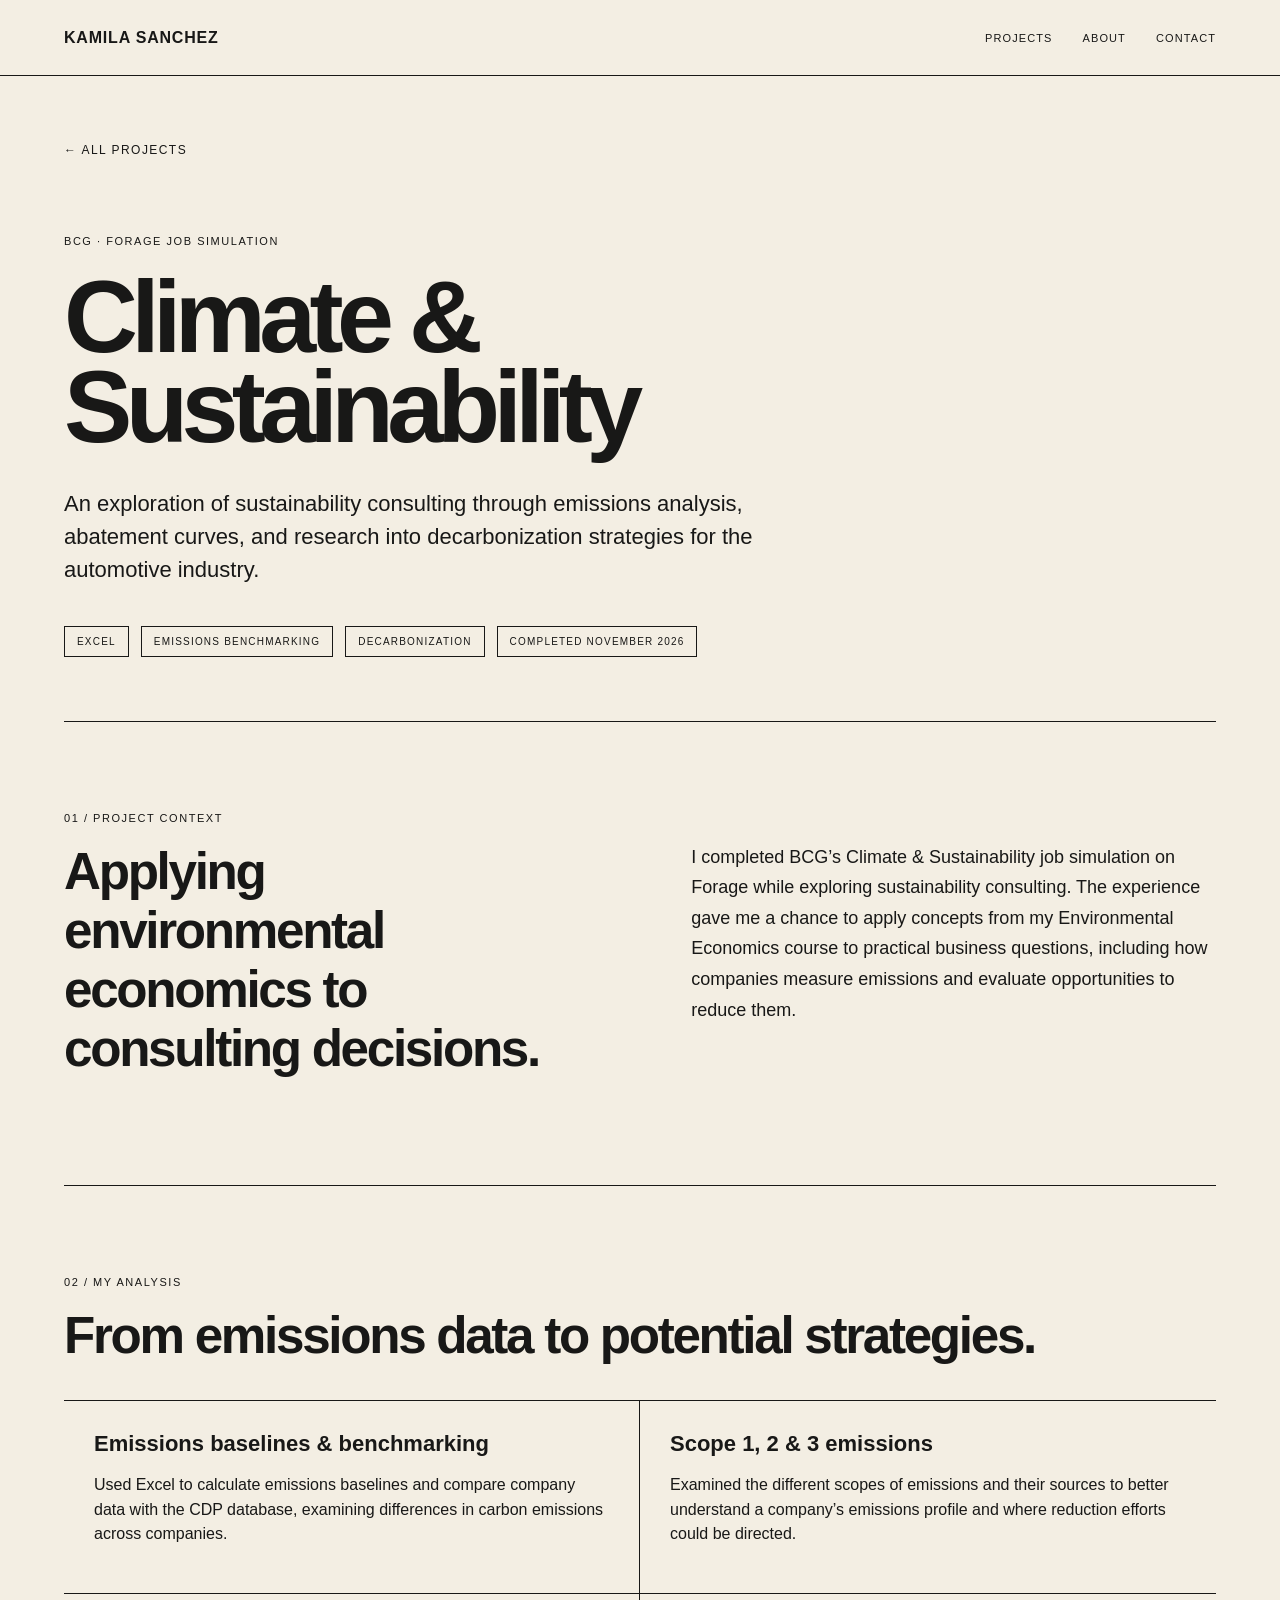
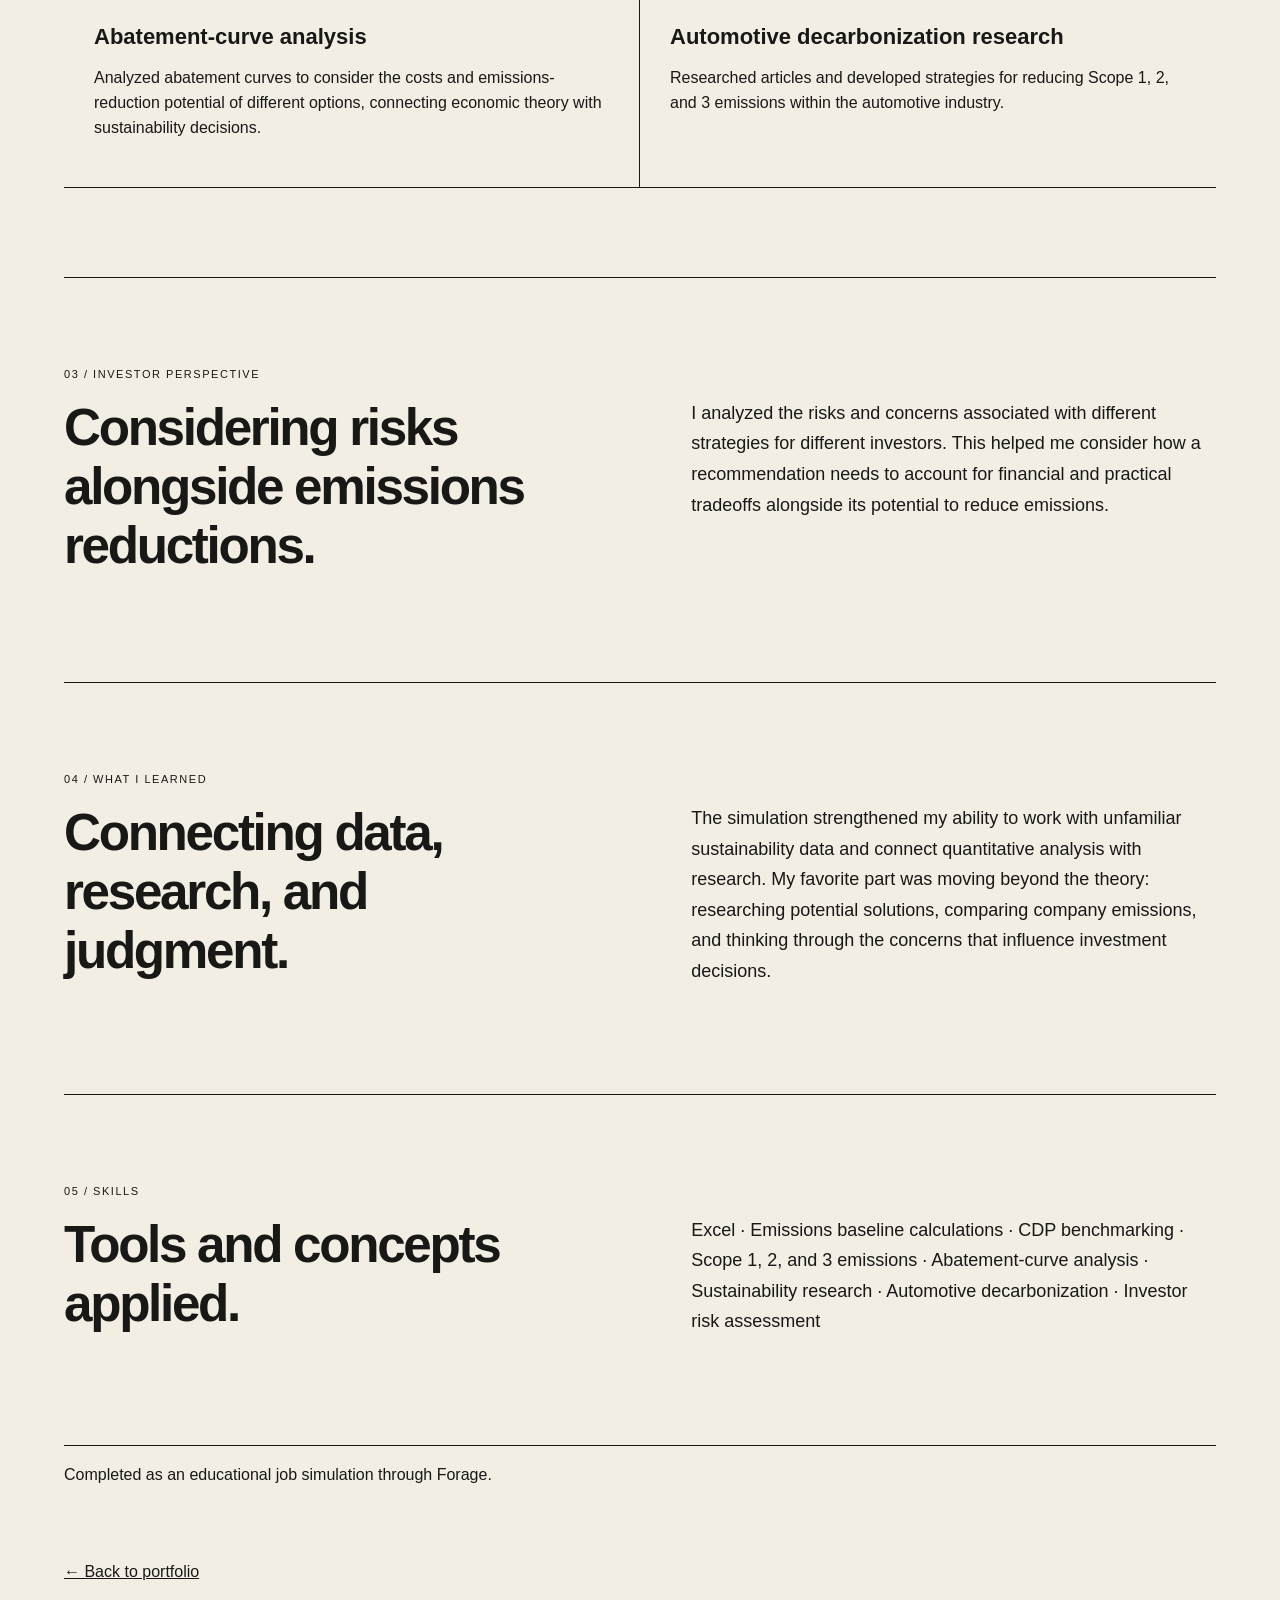
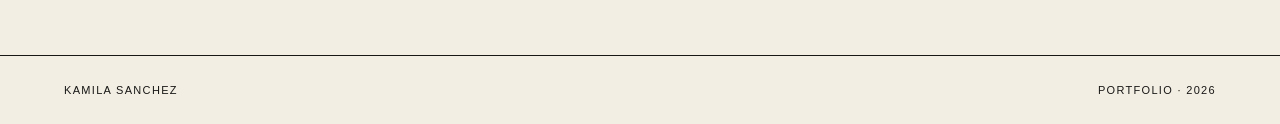
==== bcg-sustainability.html @ 8fc052c4 "Add BCG Climate & Sustainability Forage simulation to portfolio" ====
<!doctype html>
<html lang="en">
<head><meta charset="utf-8"><meta name="viewport" content="width=device-width,initial-scale=1"><meta name="description" content="Kamila Sanchez's BCG Climate & Sustainability job simulation on Forage: emissions benchmarking, abatement analysis, and automotive decarbonization strategies."><title>BCG Climate &amp; Sustainability Job Simulation | Kamila Sanchez</title><link rel="stylesheet" href="styles.css"></head>
<body>
<header><a class="brand" href="index.html">KAMILA SANCHEZ</a><nav><a href="index.html#work">Projects</a><a href="index.html#about">About</a><a href="index.html#contact">Contact</a></nav></header>
<main class="case"><a class="back" href="index.html#work">← All projects</a>
<section class="case-hero"><div class="eyebrow">BCG · FORAGE JOB SIMULATION</div><h1>Climate &amp;<br>Sustainability</h1><p class="case-lead">An exploration of sustainability consulting through emissions analysis, abatement curves, and research into decarbonization strategies for the automotive industry.</p><div class="case-meta"><span>EXCEL</span><span>EMISSIONS BENCHMARKING</span><span>DECARBONIZATION</span><span>COMPLETED NOVEMBER 2026</span></div></section>
<section class="case-grid"><div><div class="eyebrow">01 / PROJECT CONTEXT</div><h2>Applying environmental economics to consulting decisions.</h2></div><p>I completed BCG’s Climate &amp; Sustainability job simulation on Forage while exploring sustainability consulting. The experience gave me a chance to apply concepts from my Environmental Economics course to practical business questions, including how companies measure emissions and evaluate opportunities to reduce them.</p></section>
<section class="case-panel"><div class="eyebrow">02 / MY ANALYSIS</div><h2>From emissions data to potential strategies.</h2><div class="analysis-list">
<div><b>Emissions baselines &amp; benchmarking</b><p>Used Excel to calculate emissions baselines and compare company data with the CDP database, examining differences in carbon emissions across companies.</p></div>
<div><b>Scope 1, 2 &amp; 3 emissions</b><p>Examined the different scopes of emissions and their sources to better understand a company’s emissions profile and where reduction efforts could be directed.</p></div>
<div><b>Abatement-curve analysis</b><p>Analyzed abatement curves to consider the costs and emissions-reduction potential of different options, connecting economic theory with sustainability decisions.</p></div>
<div><b>Automotive decarbonization research</b><p>Researched articles and developed strategies for reducing Scope 1, 2, and 3 emissions within the automotive industry.</p></div>
</div></section>
<section class="case-grid"><div><div class="eyebrow">03 / INVESTOR PERSPECTIVE</div><h2>Considering risks alongside emissions reductions.</h2></div><p>I analyzed the risks and concerns associated with different strategies for different investors. This helped me consider how a recommendation needs to account for financial and practical tradeoffs alongside its potential to reduce emissions.</p></section>
<section class="case-grid"><div><div class="eyebrow">04 / WHAT I LEARNED</div><h2>Connecting data, research, and judgment.</h2></div><p>The simulation strengthened my ability to work with unfamiliar sustainability data and connect quantitative analysis with research. My favorite part was moving beyond the theory: researching potential solutions, comparing company emissions, and thinking through the concerns that influence investment decisions.</p></section>
<section class="case-grid"><div><div class="eyebrow">05 / SKILLS</div><h2>Tools and concepts applied.</h2></div><p>Excel · Emissions baseline calculations · CDP benchmarking · Scope 1, 2, and 3 emissions · Abatement-curve analysis · Sustainability research · Automotive decarbonization · Investor risk assessment</p></section>
<p class="case-note">Completed as an educational job simulation through Forage.</p>
<div class="case-next"><a href="index.html#work">← Back to portfolio</a></div></main>
<footer><span>KAMILA SANCHEZ</span><span>PORTFOLIO · 2026</span></footer>
</body></html>
---- styles.css ----
:root{--bg:#f3eee3;--ink:#181817;--olive:#777a55;--sage:#aeb9a0;--clay:#c57e5c;--rose:#b96058;--cream:#e4ddcd}*{box-sizing:border-box}html{scroll-behavior:smooth}body{margin:0;background:var(--bg);color:var(--ink);font-family:Arial,Helvetica,sans-serif}a{color:inherit;text-decoration:none}header{height:76px;border-bottom:1px solid;display:flex;align-items:center;justify-content:space-between;padding:0 5vw;position:sticky;top:0;background:#f3eee3f5;z-index:5}.brand{font-weight:800;letter-spacing:.05em}nav{display:flex;gap:30px;text-transform:uppercase;font-size:11px;letter-spacing:.1em}.hero{padding:8vw 5vw 6vw;border-bottom:1px solid}.eyebrow,em{font-size:11px;letter-spacing:.14em;text-transform:uppercase;font-style:normal}.hero h1{font-size:clamp(58px,9vw,140px);line-height:.84;letter-spacing:-.07em;margin:30px 0 50px}.hero h1 span{font-weight:400}.hero-foot{display:grid;grid-template-columns:1fr 1fr;align-items:end}.hero-foot p{max-width:470px;font-size:18px;line-height:1.5}.hero-foot i{justify-self:end;width:150px;height:75px;background:var(--clay);border-radius:150px 150px 0 0}.work{padding:0 5vw 7vw}.heading{display:grid;grid-template-columns:65px 1fr;align-items:center;padding:45px 0 18px;border-bottom:1px solid}.heading b{font-size:11px}.heading h2{font-size:clamp(27px,4vw,50px);letter-spacing:-.04em;margin:0}.heading.sub{margin-top:55px}.grid{display:grid;gap:1px;background:var(--ink);border:1px solid;margin-top:20px}.four{grid-template-columns:repeat(4,1fr)}.three{grid-template-columns:repeat(3,1fr)}.card{min-height:350px;padding:20px;background:var(--cream);position:relative;display:flex;flex-direction:column;justify-content:space-between;overflow:hidden}.card.olive{background:var(--olive)}.card.clay{background:var(--clay)}.card.rose{background:var(--rose)}.card.sage{background:var(--sage)}.wide{min-height:285px}.card h3{font-size:24px;line-height:1.06;max-width:280px;margin:8px 0}.card button{position:absolute;right:18px;bottom:18px;border:0;background:none;font-size:25px;cursor:pointer}.art{position:absolute;left:24%;top:24%;width:52%;height:37%;opacity:.9}.bars{background:linear-gradient(90deg,transparent 0 8%,var(--bg) 8% 22%,transparent 22% 30%,var(--bg) 30% 48%,transparent 48% 56%,var(--bg) 56% 78%,transparent 78%)}.ring{border:20px solid var(--bg);border-radius:50%;width:125px;height:125px;left:30%}.slash{border-top:4px solid var(--rose);transform:rotate(-12deg);top:42%}.dots{background:radial-gradient(var(--bg) 3px,transparent 4px);background-size:22px 22px}.flow{border:3px solid;border-radius:80px}.pages{border:3px solid var(--olive);box-shadow:16px 16px 0 -3px var(--cream),16px 16px 0 0 var(--olive)}.steps{background:repeating-linear-gradient(90deg,var(--bg) 0 16%,transparent 16% 21%)}.about,.contact{padding:8vw 5vw;border-top:1px solid}.about{display:grid;grid-template-columns:1fr 1fr;gap:8vw}.about h2,.contact h2{font-size:clamp(40px,6vw,78px);letter-spacing:-.05em;margin:18px 0}.about p{font-size:19px;line-height:1.6;max-width:600px}.links{display:flex;gap:28px;flex-wrap:wrap;text-decoration:underline}footer{padding:28px 5vw;border-top:1px solid;display:flex;justify-content:space-between;font-size:11px;letter-spacing:.12em}dialog{width:min(720px,90vw);border:1px solid;background:var(--bg);padding:50px}dialog::backdrop{background:#0007}.close{position:absolute;right:16px;top:10px;border:0;background:none;font-size:30px}.detail h2{font-size:42px;letter-spacing:-.04em;margin:12px 0}.detail .meta{text-transform:uppercase;letter-spacing:.12em;font-size:11px}.detail p{font-size:17px;line-height:1.6}.detail .note{border-top:1px solid #bdb7aa;padding-top:20px;margin-top:28px;font-size:14px}@media(max-width:900px){.four{grid-template-columns:repeat(2,1fr)}.three{grid-template-columns:1fr}.hero-foot,.about{grid-template-columns:1fr}.hero-foot i{margin-top:30px}}@media(max-width:560px){nav{gap:10px}.four{grid-template-columns:1fr}.card{min-height:300px}.heading{grid-template-columns:38px 1fr}.hero{padding-top:70px}.hero h1{font-size:56px}}
/* Minimal outlined project cards */
.project-grid,.grid{background:transparent!important;border:0!important;gap:20px!important}
.card,.card.olive,.card.clay,.card.rose,.card.sage,.card.cream{background:transparent!important;border:1px solid var(--ink)!important;min-height:210px!important}
.card.wide,.wide{min-height:210px!important}
.card .art,.art{display:none!important}
.card small,.card .num{display:none!important}
.card em,.card p{opacity:.72}
.card h3{max-width:80%;font-size:22px}

.project-arrow{position:absolute;right:18px;bottom:18px;font-size:25px}
.case{padding:5vw}.back{font-size:12px;text-transform:uppercase;letter-spacing:.12em}.case-hero{padding:6vw 0 5vw;border-bottom:1px solid}.case-hero h1{font-size:clamp(55px,8vw,115px);line-height:.88;letter-spacing:-.065em;margin:25px 0 35px}.case-lead{font-size:22px;line-height:1.5;max-width:780px}.case-meta{display:flex;gap:12px;flex-wrap:wrap;margin-top:40px}.case-meta span{border:1px solid;padding:9px 12px;font-size:10px;letter-spacing:.12em}.case-grid{display:grid;grid-template-columns:1fr 1fr;gap:8vw;padding:7vw 0;border-bottom:1px solid}.case-grid h2,.case-panel h2{font-size:clamp(34px,4vw,58px);letter-spacing:-.045em;margin:18px 0}.case-grid>p{font-size:18px;line-height:1.7;margin-top:30px}.case-panel{padding:7vw 0;border-bottom:1px solid}.analysis-list{display:grid;grid-template-columns:repeat(2,1fr);border-top:1px solid;margin-top:35px}.analysis-list div{padding:30px;border-bottom:1px solid}.analysis-list div:nth-child(odd){border-right:1px solid}.analysis-list b{font-size:22px}.analysis-list p{line-height:1.55}.finding h2{max-width:600px}.view-grid{display:grid;grid-template-columns:repeat(3,1fr);gap:12px;margin:35px 0}.view-grid span{border:1px solid;padding:25px;min-height:90px}.case-note{max-width:760px;line-height:1.6}.case-next{padding:60px 0 10px;text-decoration:underline}@media(max-width:700px){.case-grid{grid-template-columns:1fr}.analysis-list,.view-grid{grid-template-columns:1fr}.analysis-list div:nth-child(odd){border-right:0}}

/* Intel project visualizations */
.viz-stack{display:grid;grid-template-columns:1fr 1fr;gap:28px;margin-top:42px}.viz-stack figure{margin:0;border:1px solid var(--ink);background:#fff}.viz-stack img{display:block;width:100%;height:auto}.viz-stack figcaption{display:flex;justify-content:space-between;gap:20px;padding:18px 20px;border-top:1px solid var(--ink)}.viz-stack figcaption b{font-size:15px}.viz-stack figcaption span{font-size:12px;line-height:1.45;max-width:55%;opacity:.72}.viz-stack figure:first-child,.viz-stack figure:nth-child(2){grid-column:span 2}@media(max-width:700px){.viz-stack{grid-template-columns:1fr}.viz-stack figure:first-child,.viz-stack figure:nth-child(2){grid-column:auto}.viz-stack figcaption{display:block}.viz-stack figcaption span{display:block;max-width:none;margin-top:8px}}

/* Mortgage interactive case study */
.mortgage-dashboard{border:1px solid var(--ink);margin-top:38px}.dash-tabs{display:flex;flex-wrap:wrap;border-bottom:1px solid var(--ink)}.dash-tab{border:0;border-right:1px solid var(--ink);background:transparent;padding:15px 22px;font-size:11px;letter-spacing:.1em;text-transform:uppercase;cursor:pointer}.dash-tab.active{background:var(--ink);color:var(--bg)}.dash-body{padding:34px;min-height:300px}.m-kpis{display:grid;grid-template-columns:repeat(3,1fr);border:1px solid}.m-kpis>div{padding:28px;border-right:1px solid}.m-kpis>div:last-child{border-right:0}.m-kpis span,.m-teststats span{display:block;font-size:10px;letter-spacing:.12em}.m-kpis b{display:block;font-size:clamp(36px,5vw,68px);letter-spacing:-.05em;margin-top:12px}.m-caption{font-size:13px;line-height:1.55;opacity:.72;margin-top:24px}.m-control{text-align:right;margin-bottom:28px;font-size:12px}.m-control select{background:var(--bg);border:1px solid var(--ink);padding:10px;margin-left:8px}.m-row{display:grid;grid-template-columns:minmax(190px,1.2fr) 3fr 70px;align-items:center;gap:16px;margin:17px 0}.m-label span{display:block;font-size:10px;opacity:.6;margin-top:3px}.m-track{height:24px;border:1px solid}.m-track i{display:block;height:100%;background:var(--olive)}.m-row strong{text-align:right}.m-test h3{font-size:30px;letter-spacing:-.03em;margin:8px 0 24px}.m-teststats{display:grid;grid-template-columns:repeat(4,1fr);border:1px solid}.m-teststats>div{padding:22px;border-right:1px solid}.m-teststats>div:last-child{border-right:0}.m-teststats b{display:block;font-size:28px;margin:10px 0 5px}.m-teststats small{opacity:.65}.method-steps p{border-top:1px solid;padding:18px 0;margin:0;line-height:1.55}.method-steps p:last-child{border-bottom:1px solid}@media(max-width:700px){.dash-body{padding:20px}.m-kpis,.m-teststats{grid-template-columns:1fr}.m-kpis>div,.m-teststats>div{border-right:0;border-bottom:1px solid}.m-row{grid-template-columns:1fr 60px}.m-label{grid-column:1/-1}.dash-tab{flex:1 1 50%}.m-control{text-align:left}}

/* Red30 interactive case study */
.red-dashboard{border:1px solid var(--ink);margin-top:38px}.red-kpi{border-bottom:1px solid var(--ink);padding:0 0 28px;margin-bottom:28px}.red-kpi span{font-size:10px;letter-spacing:.12em}.red-kpi b{display:block;font-size:clamp(42px,6vw,76px);letter-spacing:-.05em;margin:8px 0}.red-kpi small{opacity:.65}.red-dashboard .m-track i{background:var(--clay)}

/* Warby Parker case study */
.warby-dashboard{border:1px solid var(--ink);margin-top:38px}.warby-split{display:grid;grid-template-columns:1fr 1fr;border:1px solid var(--ink)}.warby-split>div{padding:30px}.warby-split>div:first-child{border-right:1px solid var(--ink)}.warby-split span{font-size:10px;letter-spacing:.12em}.warby-split b{display:block;font-size:26px;margin:10px 0}.warby-split p{font-size:13px;line-height:1.5;opacity:.7}@media(max-width:700px){.warby-split{grid-template-columns:1fr}.warby-split>div:first-child{border-right:0;border-bottom:1px solid var(--ink)}}

/* Client outreach tracker */
.tracker-demo{border:1px solid var(--ink);margin-top:38px}.tracker-controls{display:flex;flex-wrap:wrap;border-bottom:1px solid var(--ink)}.tracker-demo #trackerKpis{padding:28px 28px 0}.tracker-table-wrap{overflow-x:auto;padding:28px}.tracker-table{width:100%;border-collapse:collapse;min-width:720px}.tracker-table th{text-align:left;font-size:10px;letter-spacing:.1em;text-transform:uppercase;padding:12px;border-bottom:1px solid var(--ink)}.tracker-table td{padding:16px 12px;border-bottom:1px solid rgba(24,24,23,.25);font-size:13px}.confidence{display:inline-block;border:1px solid var(--ink);padding:5px 8px}.c4,.c5{background:var(--sage)}.c3{background:var(--cream)}.c1,.c2{background:var(--clay)}

/* OneFlorida communication case studies */
.doc-grid{display:grid;grid-template-columns:repeat(2,1fr);border:1px solid var(--ink);margin-top:36px}.doc-grid article{padding:24px;border-bottom:1px solid var(--ink)}.doc-grid article:nth-child(odd){border-right:1px solid var(--ink)}.doc-grid b,.roadmap-five b{font-size:11px;letter-spacing:.12em}.doc-grid h3{margin:10px 0 5px}.doc-grid p{font-size:13px;opacity:.7;margin:0}.translation-pairs{display:grid;grid-template-columns:1fr 1fr;border:1px solid var(--ink);margin-top:36px}.translation-pairs>div{padding:28px;border-bottom:1px solid var(--ink)}.translation-pairs>div:nth-child(odd){border-right:1px solid var(--ink)}.translation-pairs span{font-size:10px;letter-spacing:.12em}.translation-pairs b{display:block;font-size:24px;margin:10px 0}.translation-pairs p{margin:0;opacity:.7}.roadmap-five{display:grid;grid-template-columns:repeat(5,1fr);border:1px solid var(--ink);margin-top:36px}.roadmap-five article{padding:24px;border-right:1px solid var(--ink)}.roadmap-five article:last-child{border-right:0}.roadmap-five h3{font-size:18px}.roadmap-five p{font-size:12px;line-height:1.5;opacity:.72}.info-flow{display:flex;align-items:center;justify-content:space-between;gap:12px;margin-top:36px}.info-flow div{border:1px solid var(--ink);padding:20px;flex:1;min-height:90px}.info-flow span{display:block;font-size:10px;letter-spacing:.12em;margin-bottom:12px}.info-flow i{font-style:normal}@media(max-width:800px){.roadmap-five{grid-template-columns:1fr}.roadmap-five article{border-right:0;border-bottom:1px solid var(--ink)}.roadmap-five article:last-child{border-bottom:0}.info-flow{flex-direction:column;align-items:stretch}.info-flow i{text-align:center;transform:rotate(90deg)}}@media(max-width:600px){.doc-grid,.translation-pairs{grid-template-columns:1fr}.doc-grid article:nth-child(odd),.translation-pairs>div:nth-child(odd){border-right:0}}

/* Embedded original portfolio documents */
.pdf-frame{margin-top:28px;border:1px solid var(--ink);background:#fff;height:min(78vh,900px);overflow:hidden}.pdf-frame iframe{width:100%;height:100%;border:0;display:block}.pdf-frame.landscape{height:min(70vh,720px)}.doc-open{display:inline-block;margin-top:14px;border-bottom:1px solid var(--ink);padding-bottom:3px;font-size:12px;letter-spacing:.08em;text-transform:uppercase}.document-showcase{display:grid;gap:50px;margin-top:34px}.document-showcase h3{font-size:24px;margin:0 0 12px}@media(max-width:700px){.pdf-frame{height:600px}.pdf-frame.landscape{height:420px}}

.about-headshot{display:block;width:100%;max-width:380px;height:auto;margin-top:24px;}
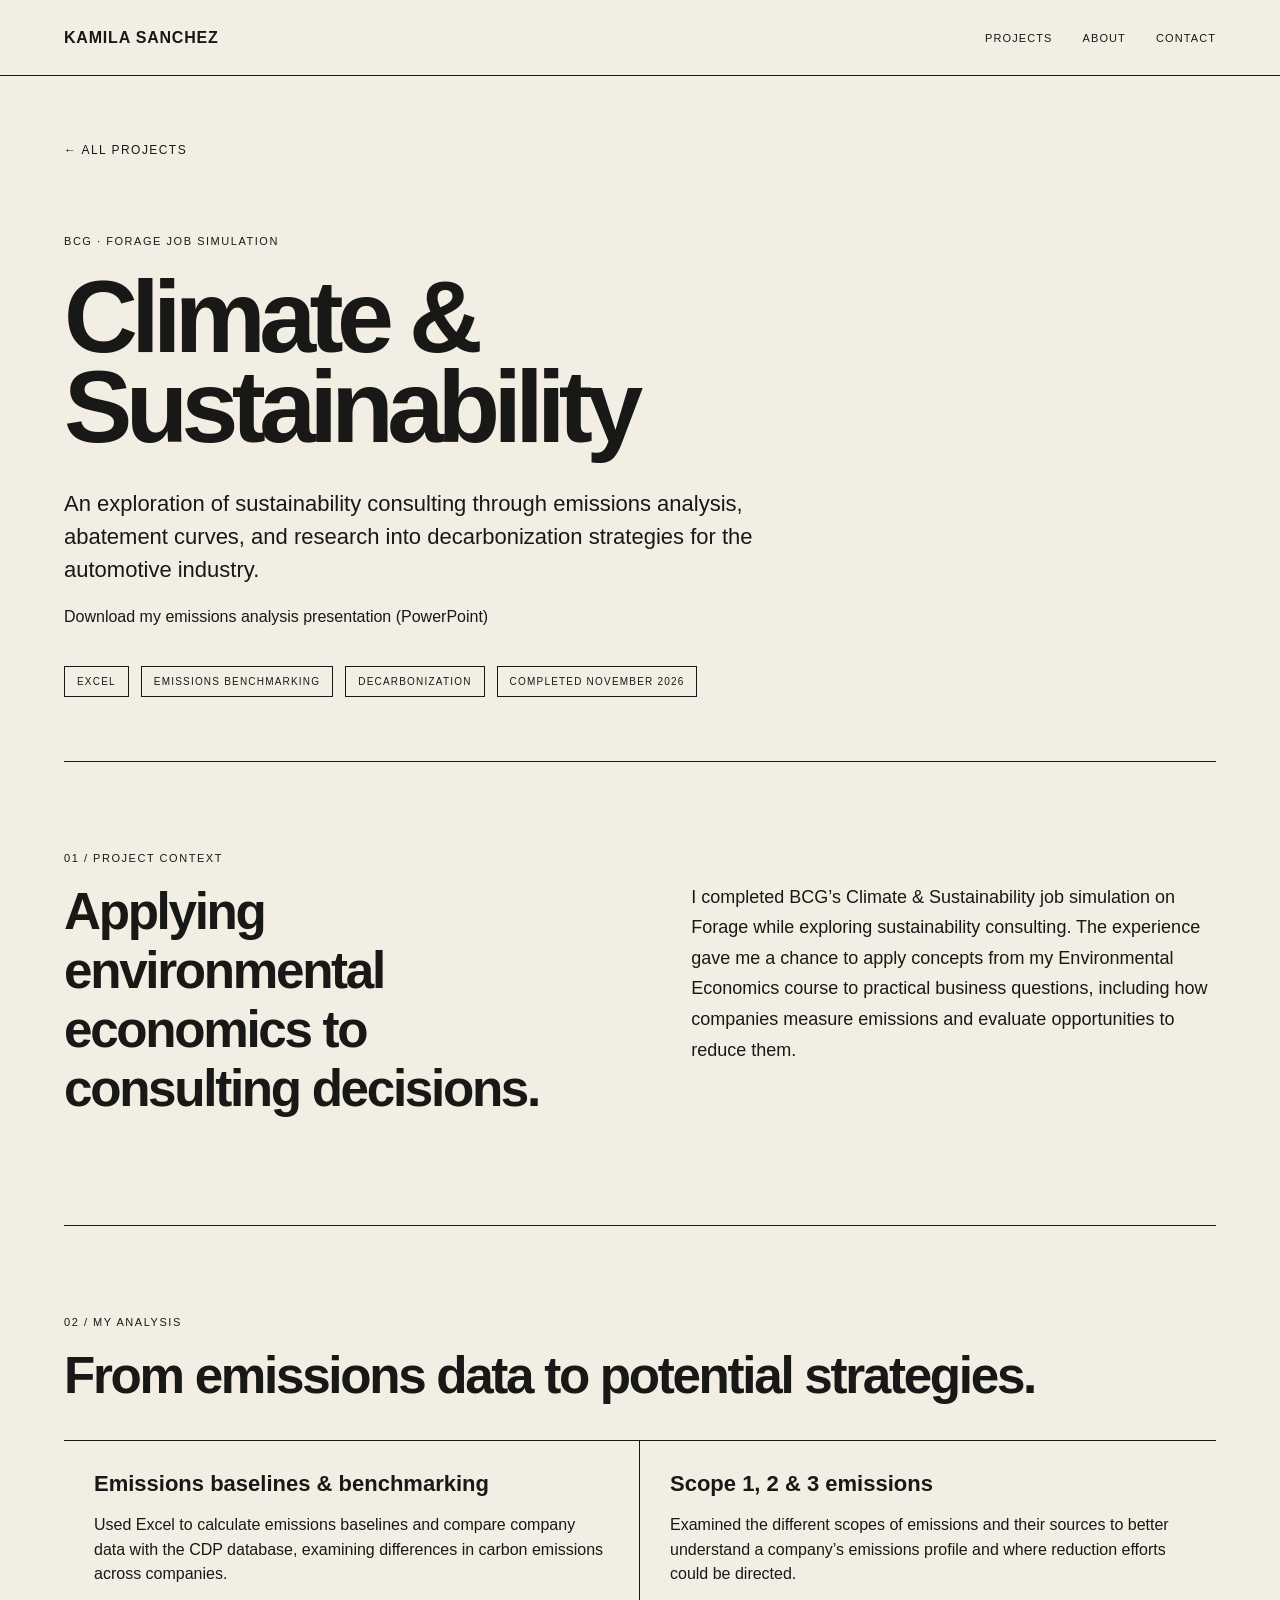
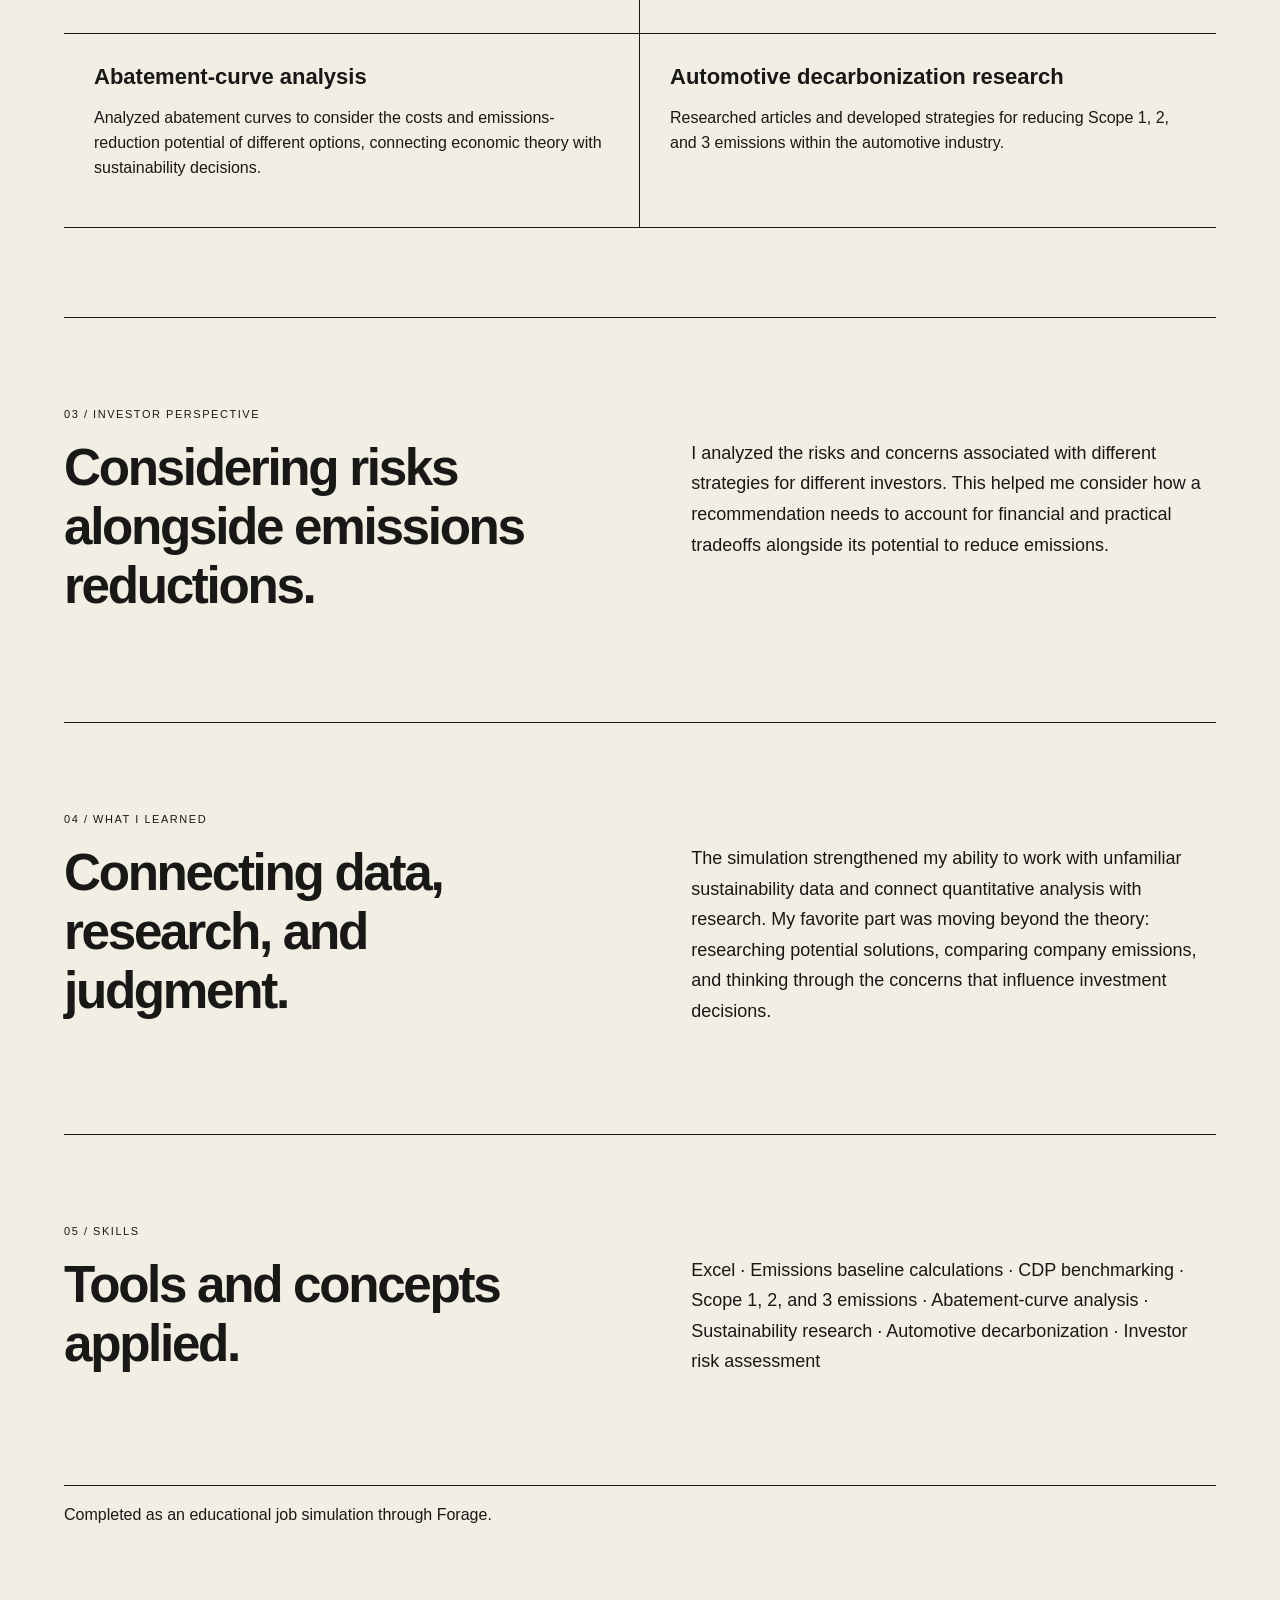
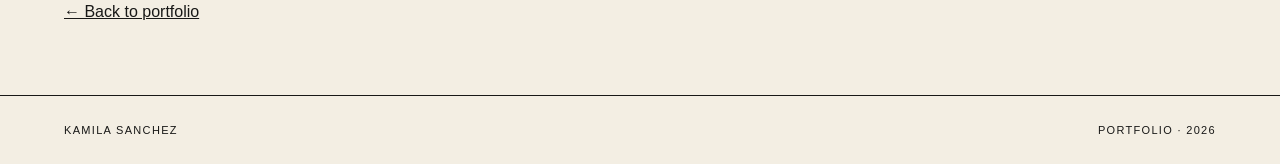
==== commit 74ef3477: "Add emissions analysis PowerPoint to BCG project summary" ====
--- a/bcg-sustainability.html
+++ b/bcg-sustainability.html
@@ -4,7 +4,7 @@
 <body>
 <header><a class="brand" href="index.html">KAMILA SANCHEZ</a><nav><a href="index.html#work">Projects</a><a href="index.html#about">About</a><a href="index.html#contact">Contact</a></nav></header>
 <main class="case"><a class="back" href="index.html#work">← All projects</a>
-<section class="case-hero"><div class="eyebrow">BCG · FORAGE JOB SIMULATION</div><h1>Climate &amp;<br>Sustainability</h1><p class="case-lead">An exploration of sustainability consulting through emissions analysis, abatement curves, and research into decarbonization strategies for the automotive industry.</p><div class="case-meta"><span>EXCEL</span><span>EMISSIONS BENCHMARKING</span><span>DECARBONIZATION</span><span>COMPLETED NOVEMBER 2026</span></div></section>
+<section class="case-hero"><div class="eyebrow">BCG · FORAGE JOB SIMULATION</div><h1>Climate &amp;<br>Sustainability</h1><p class="case-lead">An exploration of sustainability consulting through emissions analysis, abatement curves, and research into decarbonization strategies for the automotive industry.</p><p><a href="assets/bcg-climate-sustainability.pptx" download>Download my emissions analysis presentation (PowerPoint)</a></p><div class="case-meta"><span>EXCEL</span><span>EMISSIONS BENCHMARKING</span><span>DECARBONIZATION</span><span>COMPLETED NOVEMBER 2026</span></div></section>
 <section class="case-grid"><div><div class="eyebrow">01 / PROJECT CONTEXT</div><h2>Applying environmental economics to consulting decisions.</h2></div><p>I completed BCG’s Climate &amp; Sustainability job simulation on Forage while exploring sustainability consulting. The experience gave me a chance to apply concepts from my Environmental Economics course to practical business questions, including how companies measure emissions and evaluate opportunities to reduce them.</p></section>
 <section class="case-panel"><div class="eyebrow">02 / MY ANALYSIS</div><h2>From emissions data to potential strategies.</h2><div class="analysis-list">
 <div><b>Emissions baselines &amp; benchmarking</b><p>Used Excel to calculate emissions baselines and compare company data with the CDP database, examining differences in carbon emissions across companies.</p></div>
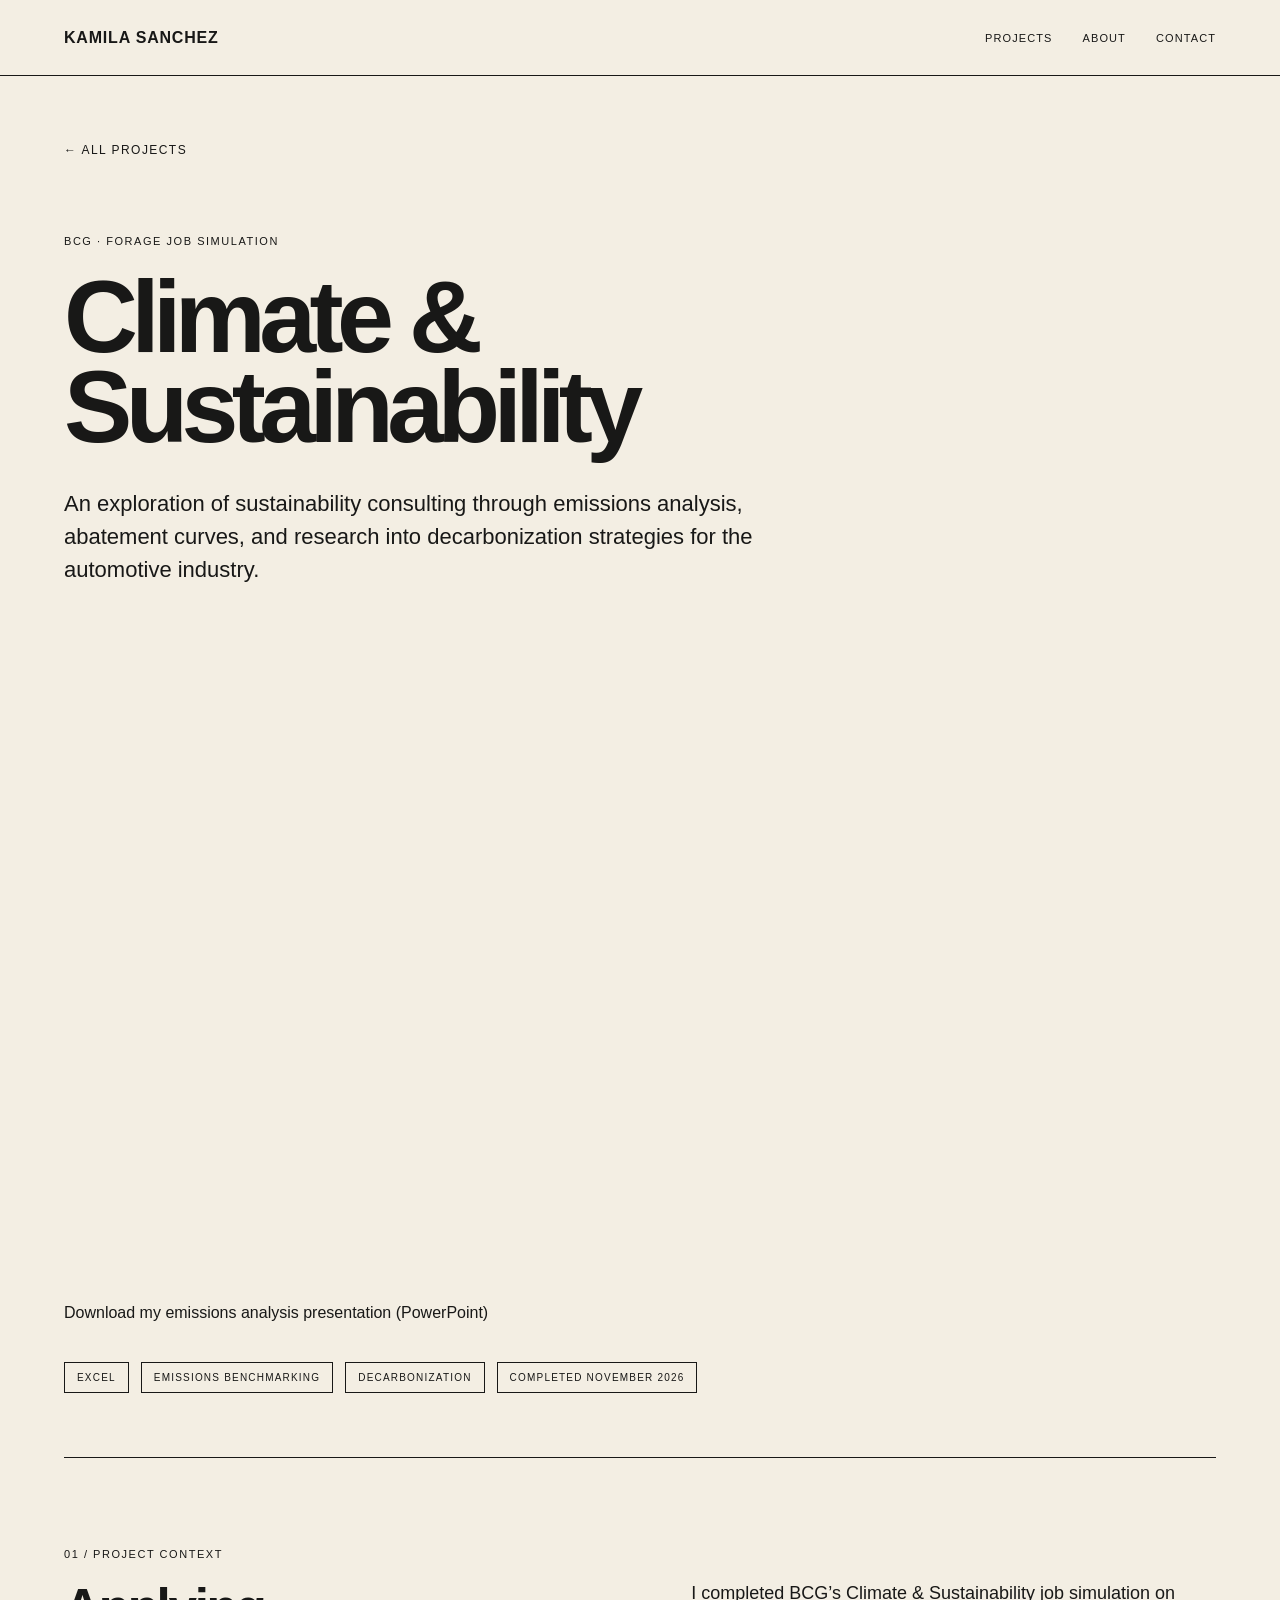
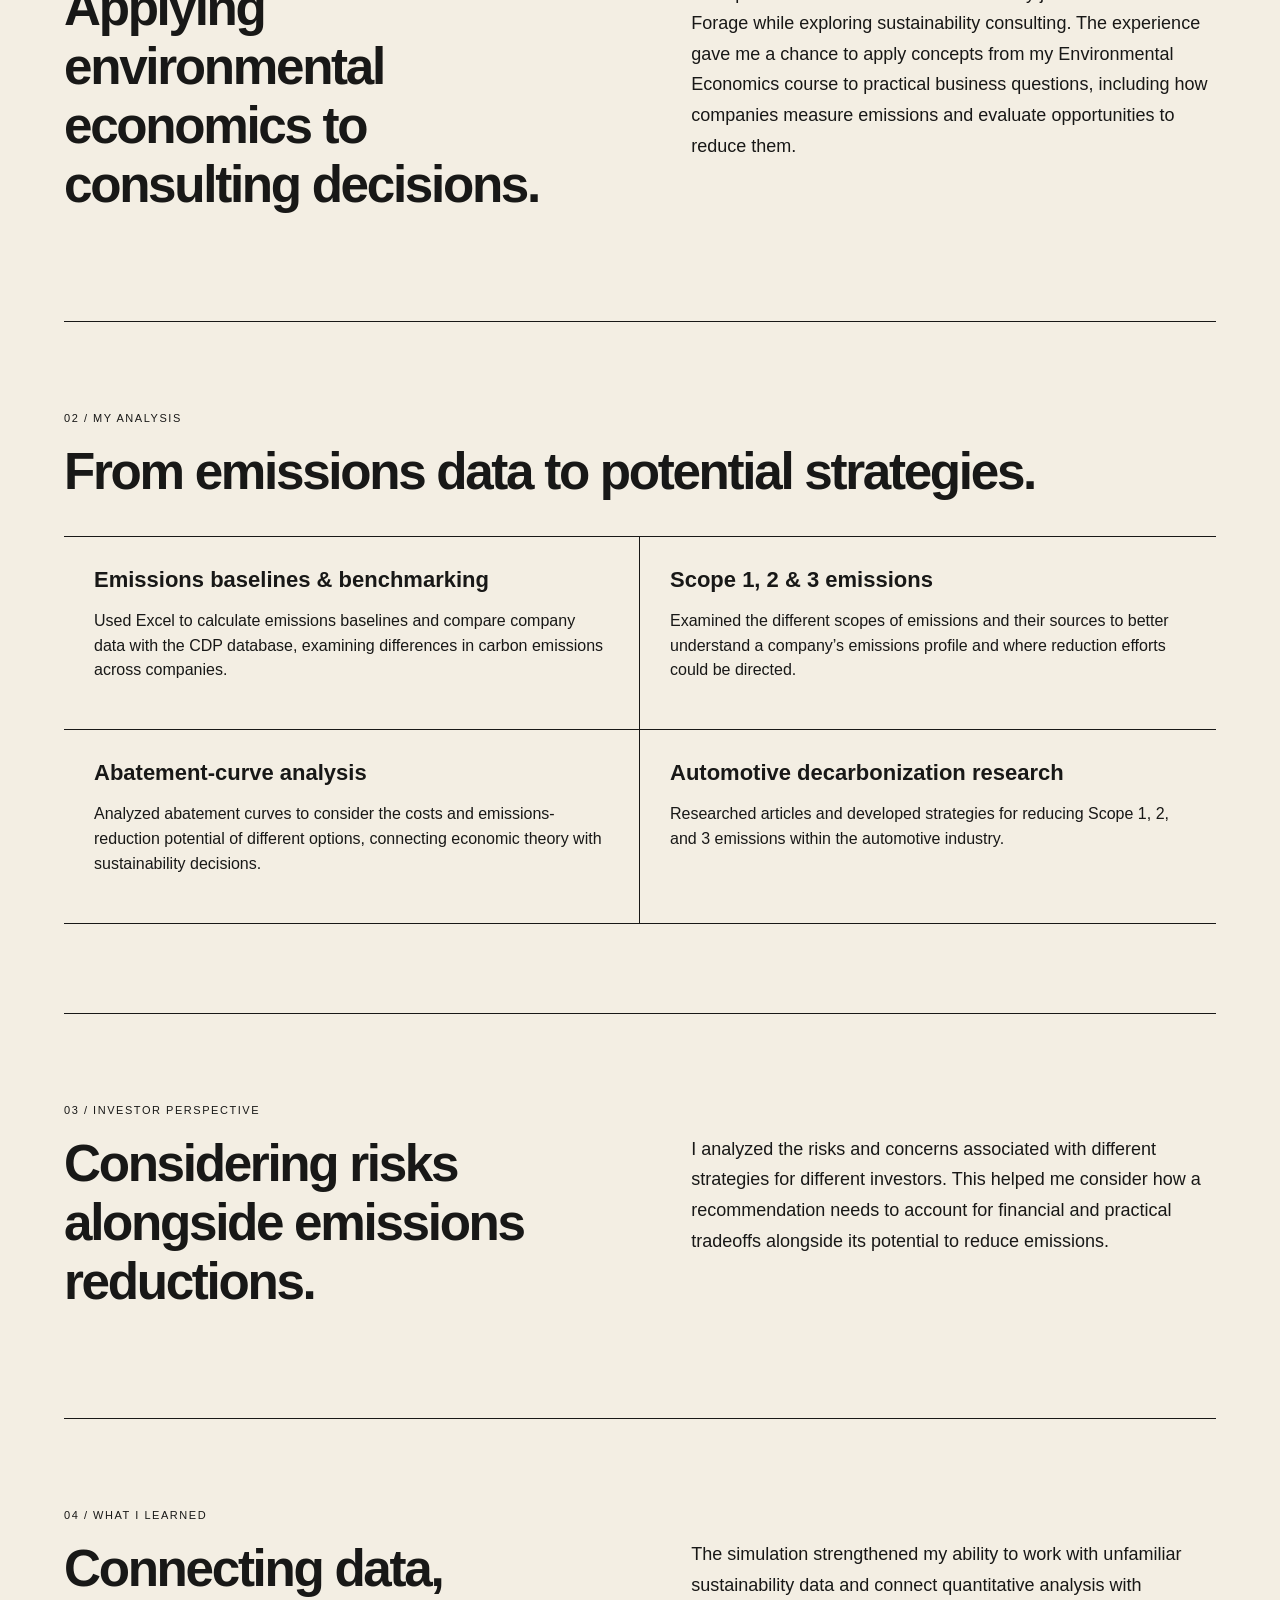
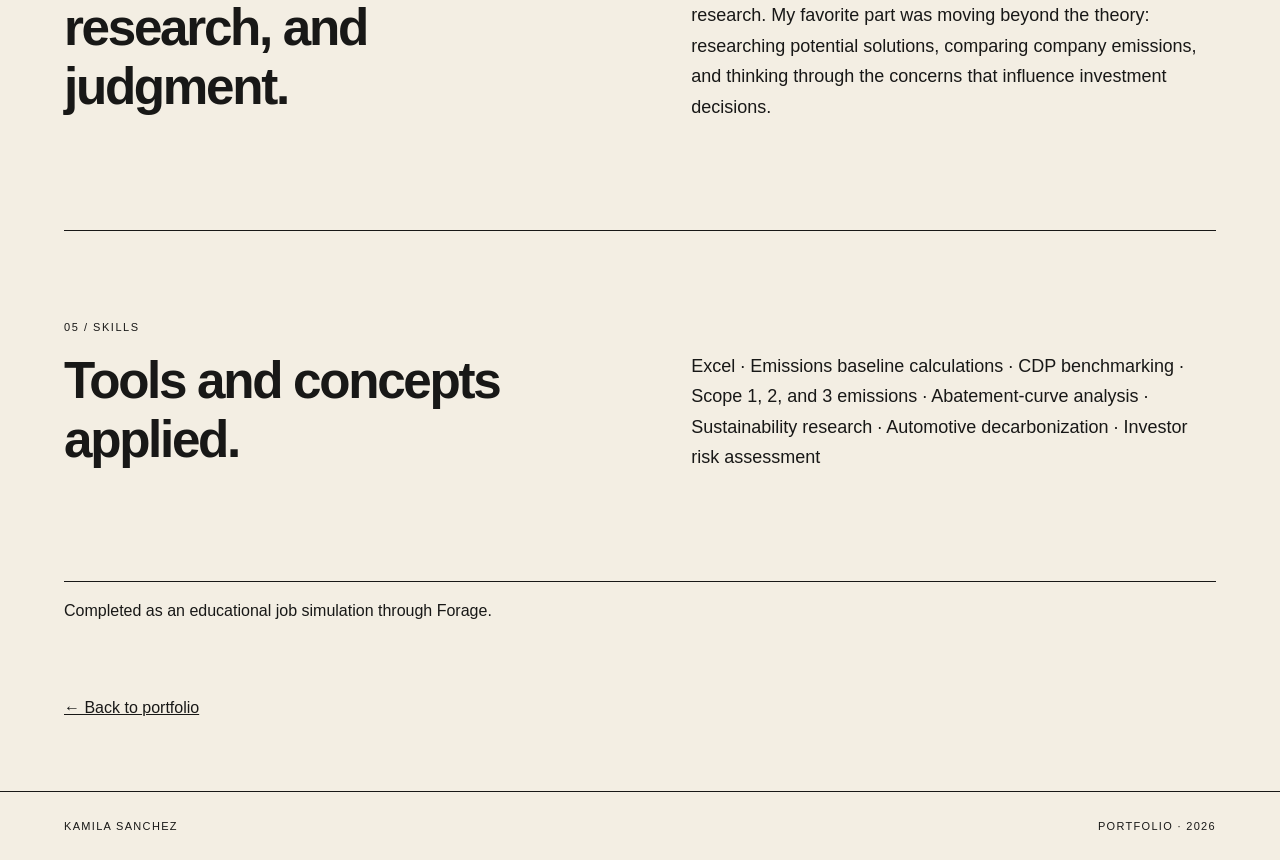
==== commit 5ccdda2e: "Embed the emissions analysis slides in the BCG project summary" ====
--- a/bcg-sustainability.html
+++ b/bcg-sustainability.html
@@ -4,7 +4,7 @@
 <body>
 <header><a class="brand" href="index.html">KAMILA SANCHEZ</a><nav><a href="index.html#work">Projects</a><a href="index.html#about">About</a><a href="index.html#contact">Contact</a></nav></header>
 <main class="case"><a class="back" href="index.html#work">← All projects</a>
-<section class="case-hero"><div class="eyebrow">BCG · FORAGE JOB SIMULATION</div><h1>Climate &amp;<br>Sustainability</h1><p class="case-lead">An exploration of sustainability consulting through emissions analysis, abatement curves, and research into decarbonization strategies for the automotive industry.</p><p><a href="assets/bcg-climate-sustainability.pptx" download>Download my emissions analysis presentation (PowerPoint)</a></p><div class="case-meta"><span>EXCEL</span><span>EMISSIONS BENCHMARKING</span><span>DECARBONIZATION</span><span>COMPLETED NOVEMBER 2026</span></div></section>
+<section class="case-hero"><div class="eyebrow">BCG · FORAGE JOB SIMULATION</div><h1>Climate &amp;<br>Sustainability</h1><p class="case-lead">An exploration of sustainability consulting through emissions analysis, abatement curves, and research into decarbonization strategies for the automotive industry.</p><iframe title="Fast Cars emissions analysis and recommendations, three-slide presentation" src="https://view.officeapps.live.com/op/embed.aspx?src=https%3A%2F%2Fkamilasan04.github.io%2Fassets%2Fbcg-climate-sustainability.pptx" style="display:block;width:100%;height:clamp(320px,56vw,680px);border:0" allowfullscreen></iframe><p><a href="assets/bcg-climate-sustainability.pptx" download>Download my emissions analysis presentation (PowerPoint)</a></p><div class="case-meta"><span>EXCEL</span><span>EMISSIONS BENCHMARKING</span><span>DECARBONIZATION</span><span>COMPLETED NOVEMBER 2026</span></div></section>
 <section class="case-grid"><div><div class="eyebrow">01 / PROJECT CONTEXT</div><h2>Applying environmental economics to consulting decisions.</h2></div><p>I completed BCG’s Climate &amp; Sustainability job simulation on Forage while exploring sustainability consulting. The experience gave me a chance to apply concepts from my Environmental Economics course to practical business questions, including how companies measure emissions and evaluate opportunities to reduce them.</p></section>
 <section class="case-panel"><div class="eyebrow">02 / MY ANALYSIS</div><h2>From emissions data to potential strategies.</h2><div class="analysis-list">
 <div><b>Emissions baselines &amp; benchmarking</b><p>Used Excel to calculate emissions baselines and compare company data with the CDP database, examining differences in carbon emissions across companies.</p></div>
